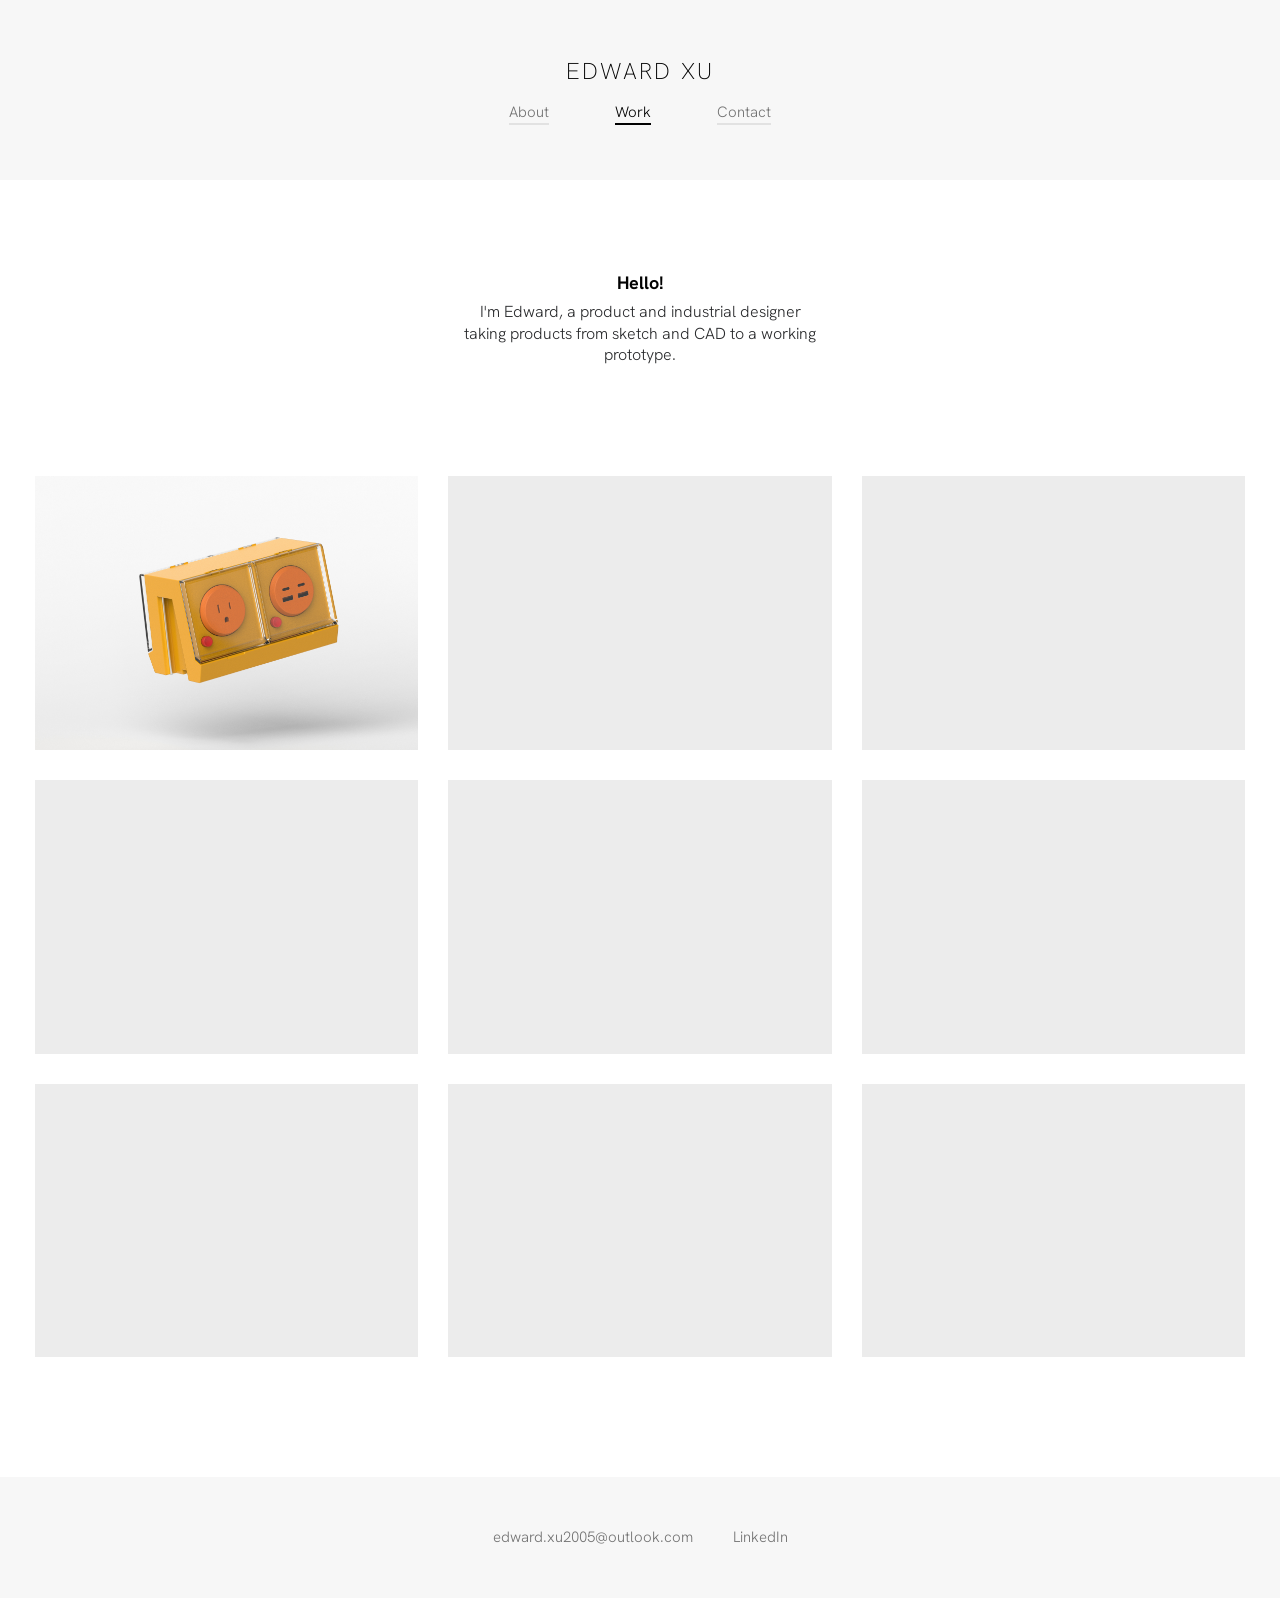
==== index.html @ cc714da3 "proj 1" ====
<!doctype html>
<html lang="en">
  <head>
    <meta charset="UTF-8" />
    <meta name="viewport" content="width=device-width, initial-scale=1.0" />

    <title>Edward Xu – Industrial Designer</title>
    <meta
      name="description"
      content="Edward Xu, product and industrial designer taking products from sketch and CAD to working prototype."
    />

    <link rel="preconnect" href="https://fonts.googleapis.com" />
    <link rel="preconnect" href="https://fonts.gstatic.com" crossorigin />
    <link
      href="https://fonts.googleapis.com/css2?family=Hanken+Grotesk:wght@200;300;700;800&display=swap"
      rel="stylesheet"
    />
    <link rel="stylesheet" href="style.css" />
  </head>

  <body>
    <header class="site-header">
      <a class="wordmark" href="index.html">Edward Xu</a>
      <nav class="site-nav" aria-label="Main">
        <a href="about.html">About</a>
        <a href="index.html#work" aria-current="page">Work</a>
        <a href="about.html#contact">Contact</a>
      </nav>
    </header>

    <main>
      <section class="hello">
        <h1>Hello!</h1>
        <p>
          I'm Edward, a product and industrial designer taking products from sketch and CAD
          to a working prototype.
        </p>
      </section>

      <!-- SAMPLE projects: replace titles, descriptions and placeholder tiles with real work.
           To add an image, put <img src="..." alt=""> inside .tile-media. -->
      <section class="work" id="work" aria-label="Work">
        <a class="tile" href="#work">
          <div class="tile-media"><img src="images/modular-power-grid.jpg" alt="Yellow modular power block with an outlet module and a USB charging module behind clear covers"></div>
          <p class="tile-meta"><strong>Modular Power Grid</strong><span>snap-together outlet and USB modules</span></p>
        </a>
        <a class="tile" href="#work">
          <div class="tile-media"></div>
          <p class="tile-meta"><strong>Pour-over Kettle</strong><span>gooseneck kettle with induction base</span></p>
        </a>
        <a class="tile" href="#work">
          <div class="tile-media"></div>
          <p class="tile-meta"><strong>Bike Light Mount</strong><span>tool-free handlebar clamp</span></p>
        </a>
        <a class="tile" href="#work">
          <div class="tile-media"></div>
          <p class="tile-meta"><strong>Desk Organiser</strong><span>modular moulded trays</span></p>
        </a>
        <a class="tile" href="#work">
          <div class="tile-media"></div>
          <p class="tile-meta"><strong>Step Stool</strong><span>folds flat, made in one piece</span></p>
        </a>
        <a class="tile" href="#work">
          <div class="tile-media"></div>
          <p class="tile-meta"><strong>Hand Vacuum</strong><span>designed for repair</span></p>
        </a>
        <a class="tile" href="#work">
          <div class="tile-media"></div>
          <p class="tile-meta"><strong>Planter</strong><span>self-watering ceramic</span></p>
        </a>
        <a class="tile" href="#work">
          <div class="tile-media"></div>
          <p class="tile-meta"><strong>Earbud Case</strong><span>one-hand opening</span></p>
        </a>
        <a class="tile" href="#work">
          <div class="tile-media"></div>
          <p class="tile-meta"><strong>Project Nine</strong><span>short description</span></p>
        </a>
      </section>
    </main>

    <footer class="site-footer">
      <a href="mailto:edward.xu2005@outlook.com">edward.xu2005@outlook.com</a>
      <a href="https://www.linkedin.com/in/ed-xu/" target="_blank" rel="noopener">LinkedIn</a>
    </footer>
  </body>
</html>
---- style.css ----
:root {
  --bg: #ffffff;
  --band: #f7f7f7;
  --ink: #292a2c;
  --ink-strong: #020202;
  --muted: #727272;
  --line: #e2e2e2;
  --tile: #ececec;
  --overlay: rgba(28, 28, 30, 0.72);

  --margin: 35px;
  --gap: 30px;
}

* {
  margin: 0;
  padding: 0;
  box-sizing: border-box;
}

body {
  font-family: "Hanken Grotesk", "Helvetica Neue", Helvetica, Arial, sans-serif;
  font-weight: 300;
  font-size: 16px;
  line-height: 1.4;
  background: var(--bg);
  color: var(--ink);
  -webkit-font-smoothing: antialiased;
}

a {
  color: inherit;
  text-decoration: none;
}

:focus-visible {
  outline: 2px solid var(--ink);
  outline-offset: 3px;
}

/* Header band */

.site-header {
  display: flex;
  flex-direction: column;
  align-items: center;
  justify-content: center;
  gap: 14px;
  height: 180px;
  background: var(--band);
}

.wordmark {
  font-size: 23px;
  font-weight: 200;
  letter-spacing: 0.1em;
  text-transform: uppercase;
  color: var(--ink-strong);
}

.site-nav {
  display: flex;
  gap: 66px;
  font-size: 15px;
  font-weight: 300;
}

.site-nav a {
  color: var(--muted);
  border-bottom: 2px solid var(--line);
  transition: color 0.3s, border-color 0.3s;
}

.site-nav a:hover,
.site-nav a[aria-current="page"] {
  color: var(--ink-strong);
  border-color: var(--ink-strong);
}

/* Intro */

.hello {
  max-width: 360px;
  margin: 0 auto;
  padding: 90px 0 110px;
  text-align: center;
}

.hello h1 {
  font-size: 18px;
  font-weight: 700;
  color: var(--ink-strong);
}

.hello p {
  margin-top: 6px;
  font-size: 16px;
  line-height: 1.35;
}

/* Work grid */

.work {
  display: grid;
  grid-template-columns: repeat(3, 1fr);
  gap: var(--gap);
  padding: 0 var(--margin) 120px;
}

.tile {
  position: relative;
  display: block;
  overflow: hidden;
}

.tile-media {
  aspect-ratio: 7 / 5;
  background: var(--tile);
}

.tile-media img {
  display: block;
  width: 100%;
  height: 100%;
  object-fit: cover;
}

.tile-meta {
  position: absolute;
  inset: 0;
  display: flex;
  flex-direction: column;
  align-items: center;
  justify-content: center;
  gap: 4px;
  padding: 24px;
  background: var(--overlay);
  color: #ffffff;
  text-align: center;
  opacity: 0;
  transition: opacity 0.3s;
}

.tile-meta strong {
  font-size: 28px;
  font-weight: 800;
  line-height: 1.1;
}

.tile-meta span {
  font-size: 18px;
  font-weight: 200;
}

.tile:hover .tile-meta,
.tile:focus-visible .tile-meta {
  opacity: 1;
}

@media (hover: hover) {
  .tile {
    transition:
      transform 0.35s cubic-bezier(0.34, 1.56, 0.64, 1),
      box-shadow 0.35s ease;
  }

  .tile:hover,
  .tile:focus-visible {
    transform: translateY(-8px) scale(1.02);
    box-shadow: 0 18px 36px rgba(0, 0, 0, 0.14);
  }

  .tile:active {
    transform: translateY(-4px) scale(1.01);
    transition-duration: 0.12s;
  }
}

/* Touch screens: no hover, so the title sits under the picture. */
@media (hover: none) {
  .tile-meta {
    position: static;
    align-items: flex-start;
    padding: 12px 0 0;
    background: none;
    color: var(--ink);
    text-align: left;
    opacity: 1;
  }

  .tile-meta strong {
    font-size: 18px;
    font-weight: 700;
  }

  .tile-meta span {
    font-size: 15px;
    font-weight: 300;
  }
}

/* About */

.about {
  max-width: 1000px;
  margin: 0 auto;
  padding: 90px var(--margin) 120px;
}

.about-intro {
  display: grid;
  grid-template-columns: 300px 1fr;
  gap: 70px;
  align-items: start;
}

.about-portrait {
  aspect-ratio: 1 / 0.92;
  background: var(--tile);
}

.about-text h1 {
  font-size: 18px;
  font-weight: 700;
  line-height: 1.3;
  color: var(--ink-strong);
}

.about-text p {
  margin-top: 16px;
  max-width: 60ch;
  font-size: 15px;
  line-height: 1.45;
}

.about-text h1 + p {
  margin-top: 24px;
}

.about-photos {
  display: grid;
  grid-template-columns: repeat(3, 1fr);
  gap: 10px;
  margin-top: 16px;
}

.about-photo {
  aspect-ratio: 3 / 2;
  background: var(--tile);
}

.about-list {
  max-width: 640px;
  margin: 70px auto 0;
}

.about-list h2 {
  margin-bottom: 28px;
  font-size: 18px;
  font-weight: 700;
  color: var(--ink-strong);
}

.entry {
  display: grid;
  grid-template-columns: 110px 1fr;
  gap: 16px;
  font-size: 15px;
  line-height: 1.45;
}

.entry + .entry {
  margin-top: 24px;
}

.entry-side {
  font-weight: 700;
  color: var(--ink-strong);
}

.entry h3 {
  font-size: 15px;
  font-weight: 700;
  color: var(--ink-strong);
}

.entry-detail {
  color: var(--muted);
}

.entry a {
  border-bottom: 2px solid var(--line);
  transition: border-color 0.3s;
}

.entry a:hover {
  border-color: var(--ink-strong);
}

/* Footer */

.site-footer {
  display: flex;
  justify-content: center;
  gap: 40px;
  padding: 50px var(--margin);
  background: var(--band);
  font-size: 15px;
  color: var(--muted);
}

.site-footer a:hover {
  color: var(--ink-strong);
}

/* Smaller screens */

@media (max-width: 900px) {
  .work {
    grid-template-columns: repeat(2, 1fr);
  }

  .about-intro {
    grid-template-columns: 220px 1fr;
    gap: 40px;
  }
}

@media (max-width: 600px) {
  :root {
    --margin: 20px;
    --gap: 24px;
  }

  .site-header {
    height: 150px;
  }

  .wordmark {
    font-size: 20px;
  }

  .site-nav {
    gap: 40px;
  }

  .hello {
    padding: 60px var(--margin) 70px;
  }

  .work {
    grid-template-columns: 1fr;
  }

  .about {
    padding-top: 50px;
  }

  .about-intro {
    grid-template-columns: 1fr;
    gap: 32px;
  }

  .about-portrait {
    max-width: 300px;
  }

  .about-photos {
    grid-template-columns: 1fr;
  }

  .entry {
    grid-template-columns: 90px 1fr;
  }

  .site-footer {
    flex-direction: column;
    align-items: center;
    gap: 12px;
  }
}
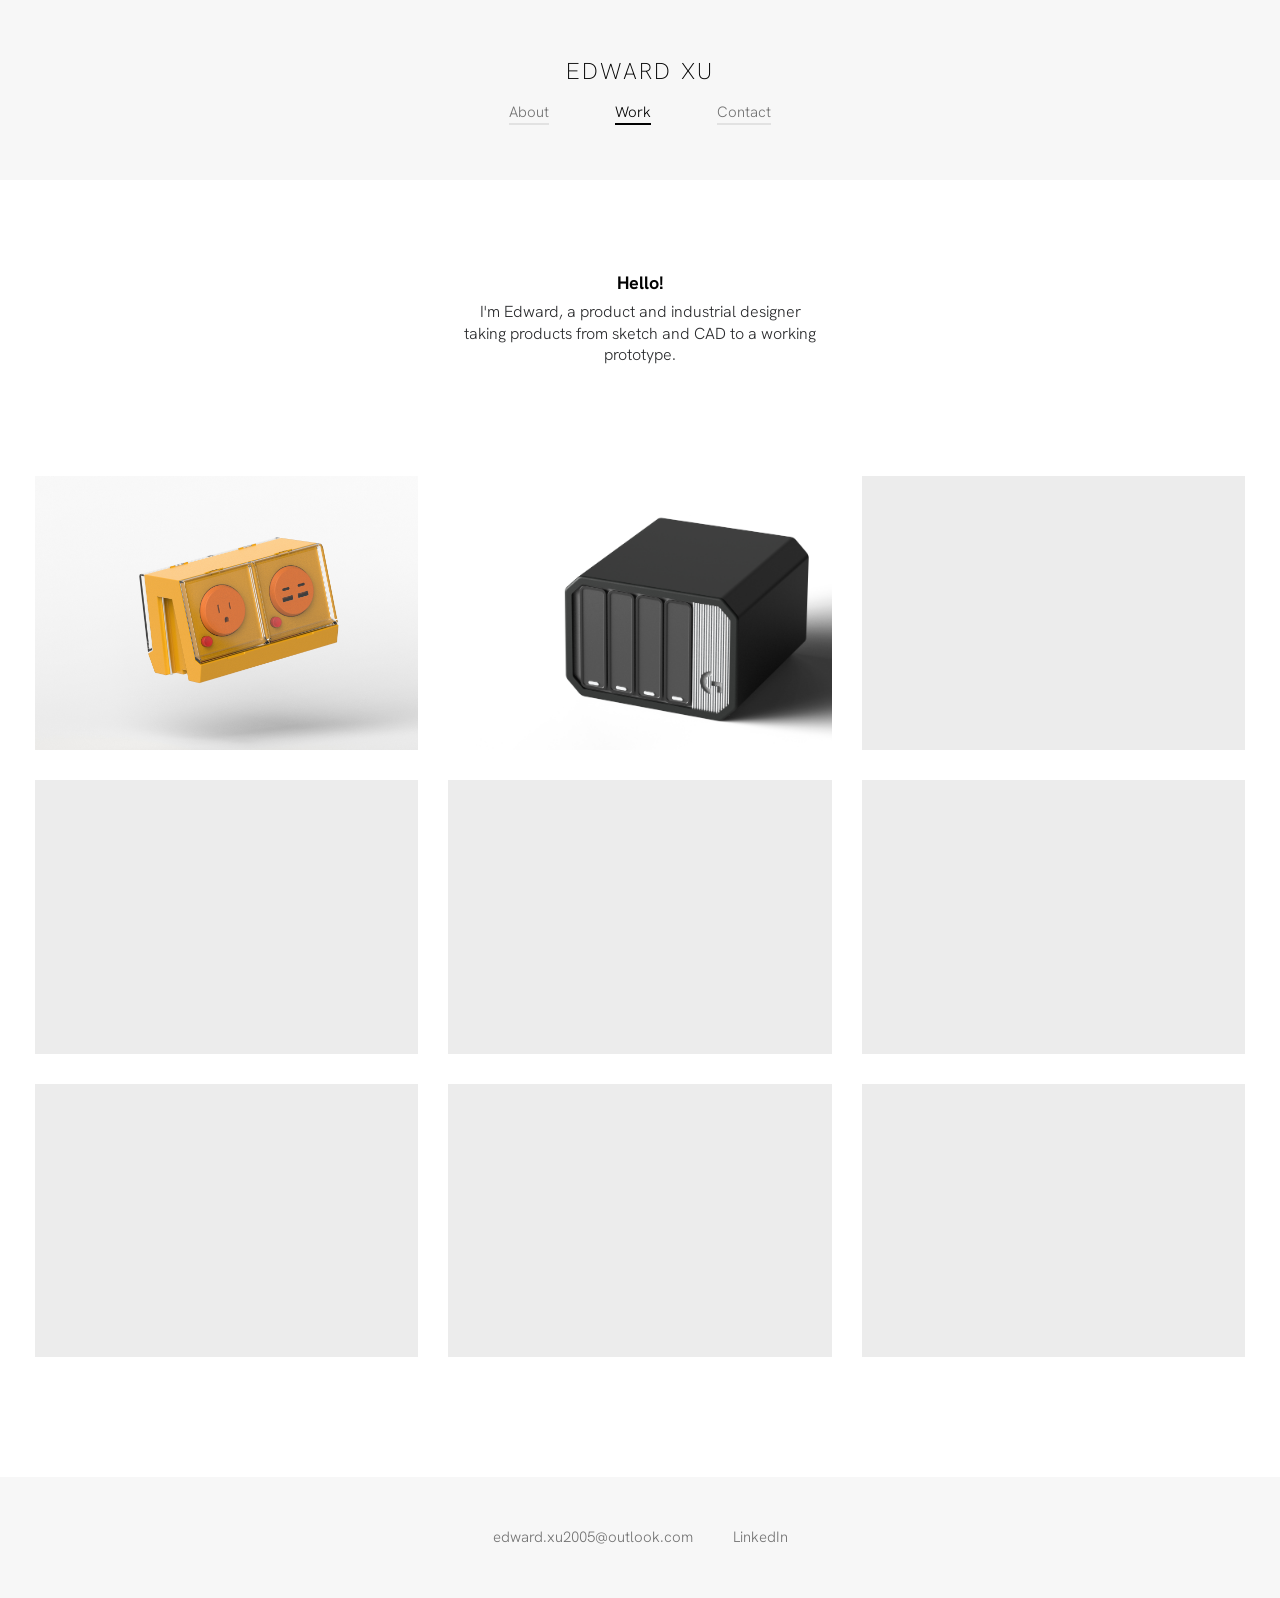
==== commit 1430594e: "proj 2" ====
--- a/index.html
+++ b/index.html
@@ -46,8 +46,8 @@
           <p class="tile-meta"><strong>Modular Power Grid</strong><span>snap-together outlet and USB modules</span></p>
         </a>
         <a class="tile" href="#work">
-          <div class="tile-media"></div>
-          <p class="tile-meta"><strong>Pour-over Kettle</strong><span>gooseneck kettle with induction base</span></p>
+          <div class="tile-media"><img src="images/nas-for-logitech.jpg" alt="Black four-bay network storage enclosure with a ribbed silver panel beside the drive bays"></div>
+          <p class="tile-meta"><strong>NAS for Logitech</strong><span>four-bay network storage</span></p>
         </a>
         <a class="tile" href="#work">
           <div class="tile-media"></div>
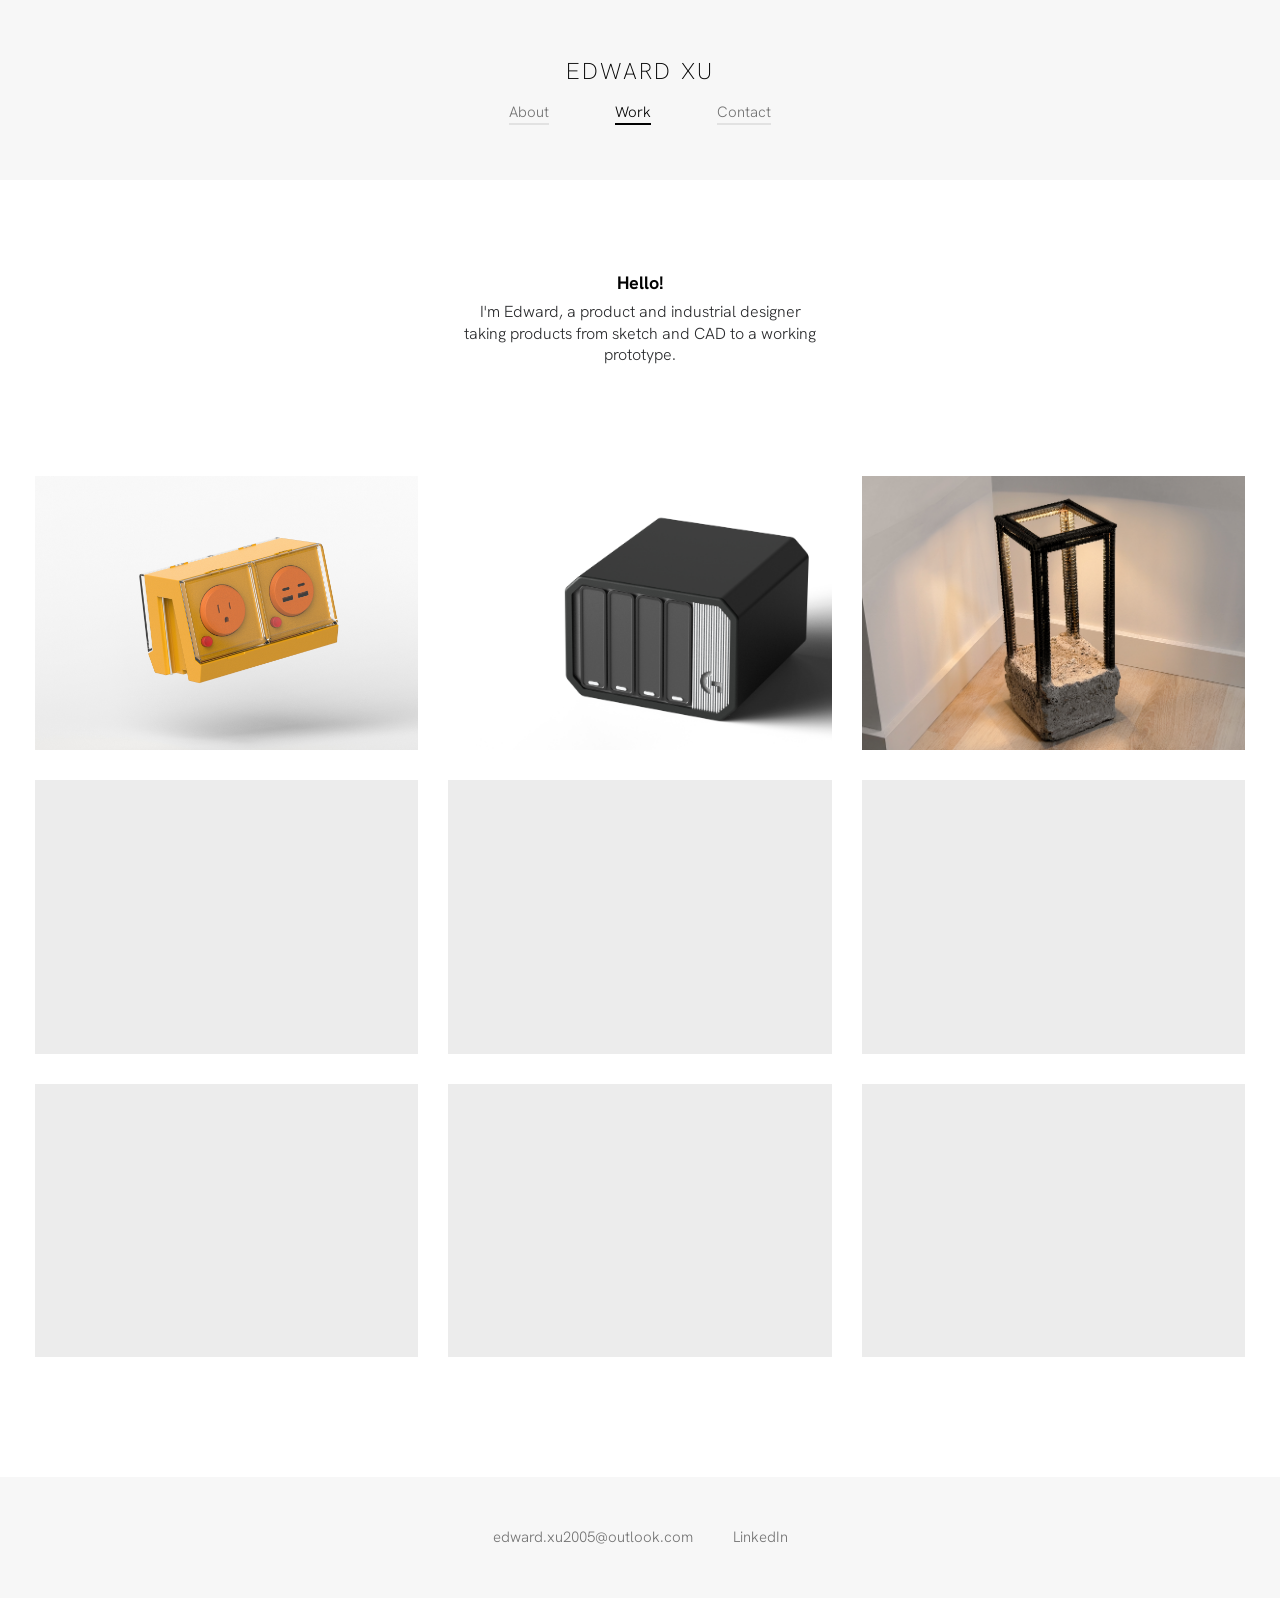
==== commit 7d654d2f: "proj 3" ====
--- a/index.html
+++ b/index.html
@@ -33,8 +33,8 @@
       <section class="hello">
         <h1>Hello!</h1>
         <p>
-          I'm Edward, a product and industrial designer taking products from sketch and CAD
-          to a working prototype.
+          I'm Edward, a product and industrial designer taking products from
+          sketch and CAD to a working prototype.
         </p>
       </section>
 
@@ -42,47 +42,87 @@
            To add an image, put <img src="..." alt=""> inside .tile-media. -->
       <section class="work" id="work" aria-label="Work">
         <a class="tile" href="#work">
-          <div class="tile-media"><img src="images/modular-power-grid.jpg" alt="Yellow modular power block with an outlet module and a USB charging module behind clear covers"></div>
-          <p class="tile-meta"><strong>Modular Power Grid</strong><span>snap-together outlet and USB modules</span></p>
+          <div class="tile-media">
+            <img
+              src="images/modular-power-grid.jpg"
+              alt="Yellow modular power block with an outlet module and a USB charging module behind clear covers"
+            />
+          </div>
+          <p class="tile-meta">
+            <strong>Modular Power Grid</strong
+            ><span>snap-together outlet and USB modules</span>
+          </p>
         </a>
         <a class="tile" href="#work">
-          <div class="tile-media"><img src="images/nas-for-logitech.jpg" alt="Black four-bay network storage enclosure with a ribbed silver panel beside the drive bays"></div>
-          <p class="tile-meta"><strong>NAS for Logitech</strong><span>four-bay network storage</span></p>
+          <div class="tile-media">
+            <img
+              src="images/nas-for-logitech.jpg"
+              alt="Black four-bay network storage enclosure with a ribbed silver panel beside the drive bays"
+            />
+          </div>
+          <p class="tile-meta">
+            <strong>NAS for Logitech</strong><span>network storage</span>
+          </p>
+        </a>
+        <a class="tile" href="#work">
+          <div class="tile-media">
+            <img
+              src="images/ruins.jpg"
+              alt="Lamp made of a blackened rebar frame set into a rough concrete block, lit from within"
+            />
+          </div>
+          <p class="tile-meta">
+            <strong>Ruins</strong><span>rebar and concrete lamp</span>
+          </p>
         </a>
         <a class="tile" href="#work">
           <div class="tile-media"></div>
-          <p class="tile-meta"><strong>Bike Light Mount</strong><span>tool-free handlebar clamp</span></p>
+          <p class="tile-meta">
+            <strong>Desk Organiser</strong><span>modular moulded trays</span>
+          </p>
         </a>
         <a class="tile" href="#work">
           <div class="tile-media"></div>
-          <p class="tile-meta"><strong>Desk Organiser</strong><span>modular moulded trays</span></p>
+          <p class="tile-meta">
+            <strong>Step Stool</strong
+            ><span>folds flat, made in one piece</span>
+          </p>
         </a>
         <a class="tile" href="#work">
           <div class="tile-media"></div>
-          <p class="tile-meta"><strong>Step Stool</strong><span>folds flat, made in one piece</span></p>
+          <p class="tile-meta">
+            <strong>Hand Vacuum</strong><span>designed for repair</span>
+          </p>
         </a>
         <a class="tile" href="#work">
           <div class="tile-media"></div>
-          <p class="tile-meta"><strong>Hand Vacuum</strong><span>designed for repair</span></p>
+          <p class="tile-meta">
+            <strong>Planter</strong><span>self-watering ceramic</span>
+          </p>
         </a>
         <a class="tile" href="#work">
           <div class="tile-media"></div>
-          <p class="tile-meta"><strong>Planter</strong><span>self-watering ceramic</span></p>
+          <p class="tile-meta">
+            <strong>Earbud Case</strong><span>one-hand opening</span>
+          </p>
         </a>
         <a class="tile" href="#work">
           <div class="tile-media"></div>
-          <p class="tile-meta"><strong>Earbud Case</strong><span>one-hand opening</span></p>
-        </a>
-        <a class="tile" href="#work">
-          <div class="tile-media"></div>
-          <p class="tile-meta"><strong>Project Nine</strong><span>short description</span></p>
+          <p class="tile-meta">
+            <strong>Project Nine</strong><span>short description</span>
+          </p>
         </a>
       </section>
     </main>
 
     <footer class="site-footer">
       <a href="mailto:edward.xu2005@outlook.com">edward.xu2005@outlook.com</a>
-      <a href="https://www.linkedin.com/in/ed-xu/" target="_blank" rel="noopener">LinkedIn</a>
+      <a
+        href="https://www.linkedin.com/in/ed-xu/"
+        target="_blank"
+        rel="noopener"
+        >LinkedIn</a
+      >
     </footer>
   </body>
 </html>
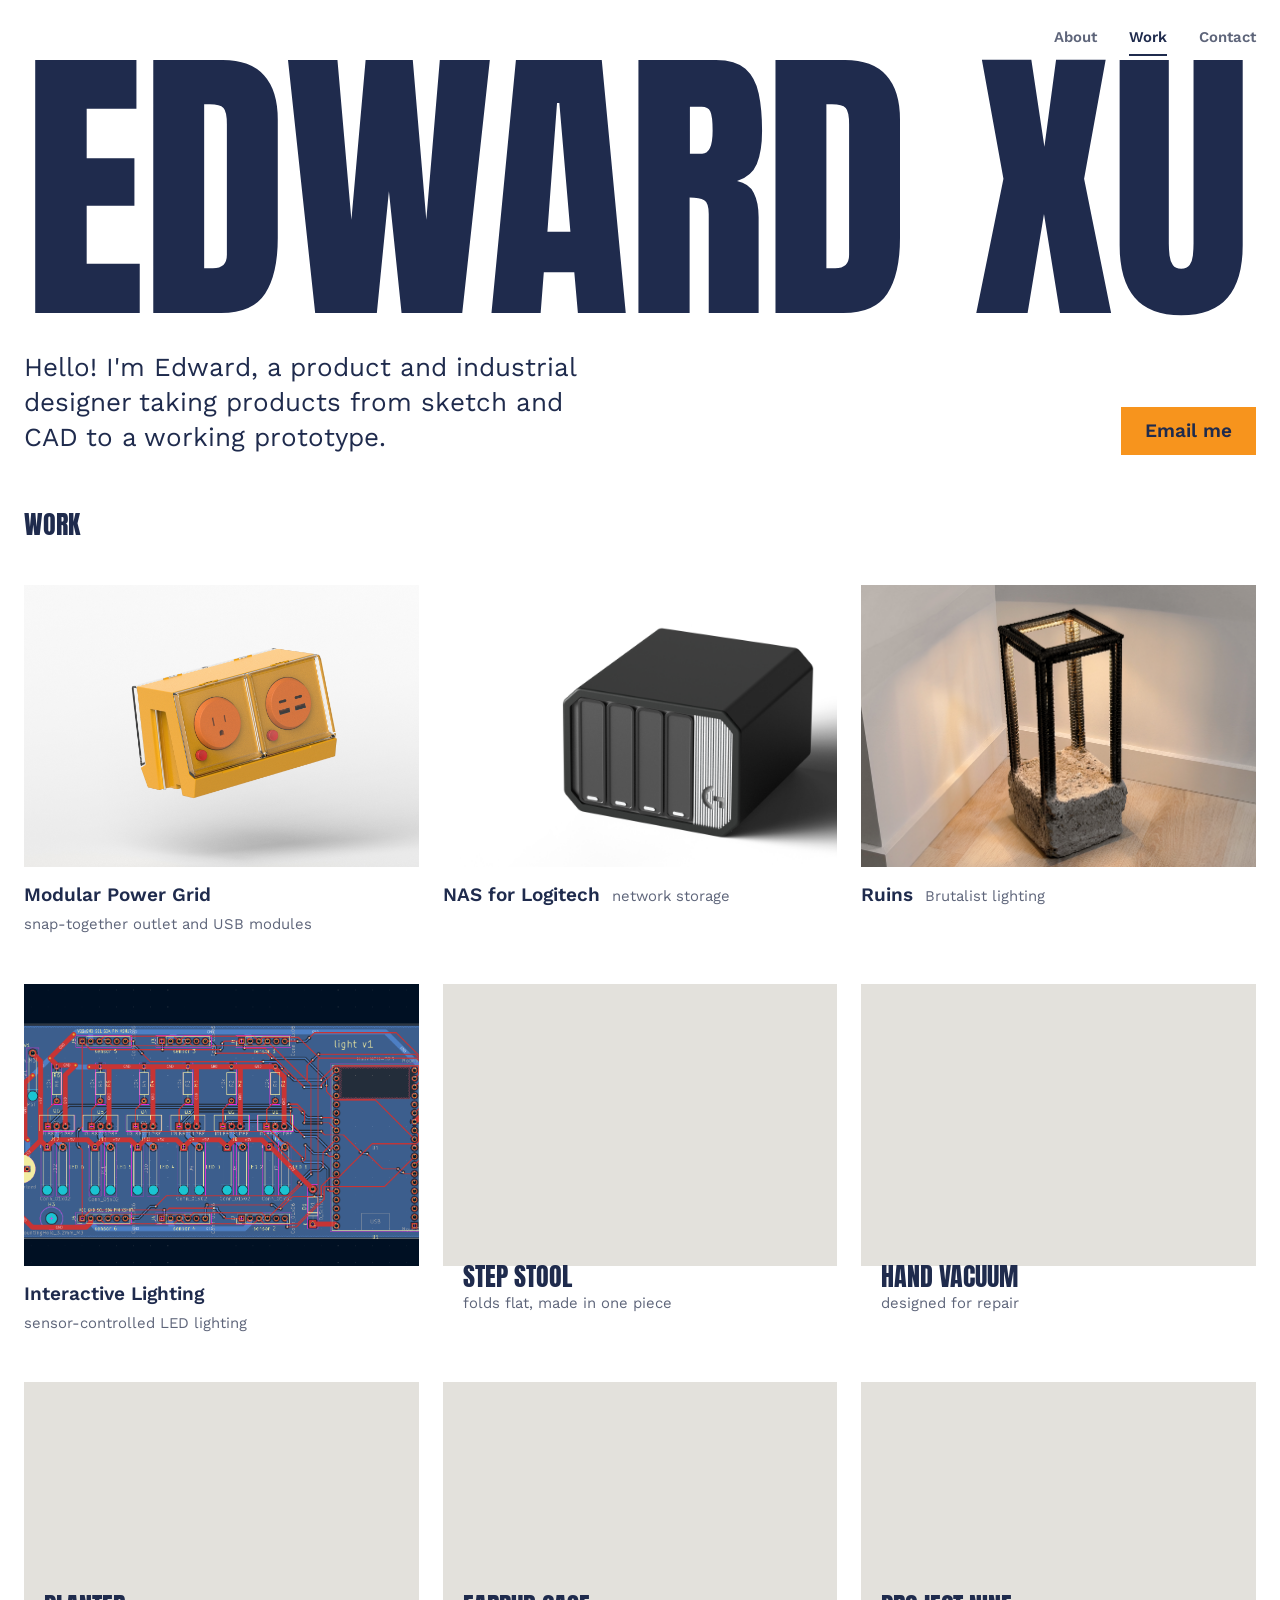
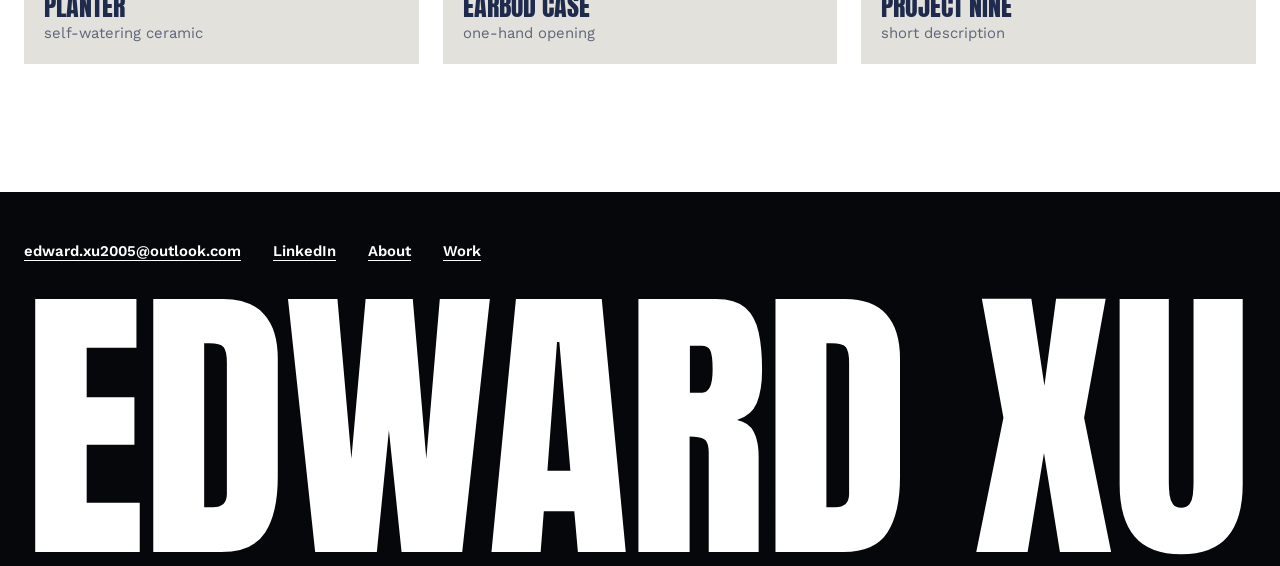
==== commit 693d4dd5: "ok" ====
--- a/index.html
+++ b/index.html
@@ -13,15 +13,17 @@
     <link rel="preconnect" href="https://fonts.googleapis.com" />
     <link rel="preconnect" href="https://fonts.gstatic.com" crossorigin />
     <link
-      href="https://fonts.googleapis.com/css2?family=Hanken+Grotesk:wght@200;300;700;800&display=swap"
+      href="https://fonts.googleapis.com/css2?family=Anton&family=Work+Sans:wght@400;600&display=swap"
       rel="stylesheet"
     />
     <link rel="stylesheet" href="style.css" />
+    <script>document.documentElement.classList.add("js");</script>
+    <script src="site.js" defer></script>
   </head>
 
   <body>
     <header class="site-header">
-      <a class="wordmark" href="index.html">Edward Xu</a>
+      <h1 class="wordmark"><a href="index.html">Edward Xu</a></h1>
       <nav class="site-nav" aria-label="Main">
         <a href="about.html">About</a>
         <a href="index.html#work" aria-current="page">Work</a>
@@ -31,17 +33,18 @@
 
     <main>
       <section class="hello">
-        <h1>Hello!</h1>
         <p>
-          I'm Edward, a product and industrial designer taking products from
-          sketch and CAD to a working prototype.
+          Hello! I&#39;m Edward, a product and industrial designer taking
+          products from sketch and CAD to a working prototype.
         </p>
+        <a class="button" href="mailto:edward.xu2005@outlook.com">Email me</a>
       </section>
 
       <!-- SAMPLE projects: replace titles, descriptions and placeholder tiles with real work.
            To add an image, put <img src="..." alt=""> inside .tile-media. -->
-      <section class="work" id="work" aria-label="Work">
-        <a class="tile" href="#work">
+      <section class="work" id="work" aria-labelledby="work-title">
+        <h2 class="work-title" id="work-title">Work</h2>
+        <a class="tile" href="modular-power-grid.html">
           <div class="tile-media">
             <img
               src="images/modular-power-grid.jpg"
@@ -53,7 +56,7 @@
             ><span>snap-together outlet and USB modules</span>
           </p>
         </a>
-        <a class="tile" href="#work">
+        <a class="tile" href="nas-for-logitech.html">
           <div class="tile-media">
             <img
               src="images/nas-for-logitech.jpg"
@@ -64,7 +67,7 @@
             <strong>NAS for Logitech</strong><span>network storage</span>
           </p>
         </a>
-        <a class="tile" href="#work">
+        <a class="tile" href="ruins.html">
           <div class="tile-media">
             <img
               src="images/ruins.jpg"
@@ -72,13 +75,19 @@
             />
           </div>
           <p class="tile-meta">
-            <strong>Ruins</strong><span>rebar and concrete lamp</span>
+            <strong>Ruins</strong><span>Brutalist lighting</span>
           </p>
         </a>
-        <a class="tile" href="#work">
-          <div class="tile-media"></div>
+        <a class="tile" href="interactive-lighting.html">
+          <div class="tile-media">
+            <img
+              src="images/interactive-lighting-pcb.png"
+              alt="KiCad PCB layout for the lighting controller: an ESP32 board with six sensor headers and six MOSFET LED channels"
+            />
+          </div>
           <p class="tile-meta">
-            <strong>Desk Organiser</strong><span>modular moulded trays</span>
+            <strong>Interactive Lighting</strong
+            ><span>sensor-controlled LED lighting</span>
           </p>
         </a>
         <a class="tile" href="#work">
@@ -116,13 +125,13 @@
     </main>
 
     <footer class="site-footer">
-      <a href="mailto:edward.xu2005@outlook.com">edward.xu2005@outlook.com</a>
-      <a
-        href="https://www.linkedin.com/in/ed-xu/"
-        target="_blank"
-        rel="noopener"
-        >LinkedIn</a
-      >
+      <div class="footer-links">
+        <a href="mailto:edward.xu2005@outlook.com">edward.xu2005@outlook.com</a>
+        <a href="https://www.linkedin.com/in/ed-xu/" target="_blank" rel="noopener">LinkedIn</a>
+        <a href="about.html">About</a>
+        <a href="index.html#work">Work</a>
+      </div>
+      <p class="footer-name" aria-hidden="true">Edward Xu</p>
     </footer>
   </body>
 </html>
--- a/style.css
+++ b/style.css
@@ -1,15 +1,44 @@
+/* Edward Xu — portfolio
+   Direction: "The name as a monument" (tasteskill, seed 1257320117), applied as a restyle:
+   type, colour and components from the sheet, layout kept.
+   Type: Anton (display, the name and titles) + Work Sans (text). Colour: navy on white,
+   tangerine on the one action, near-black footer carrying the name again. */
+
 :root {
+  /* colour */
   --bg: #ffffff;
-  --band: #f7f7f7;
-  --ink: #292a2c;
-  --ink-strong: #020202;
-  --muted: #727272;
-  --line: #e2e2e2;
-  --tile: #ececec;
-  --overlay: rgba(28, 28, 30, 0.72);
-
-  --margin: 35px;
-  --gap: 30px;
+  --surface: #f4f4f2;
+  --ink: #1f2b4d;
+  --muted: #5e657a; /* 5.6:1 on white, 5.2:1 on --surface */
+  --accent: #f7941d;
+  --accent-press: #e3820b;
+  --accent-ink: #1f2b4d;
+  --field: #05070a;
+  --field-ink: #ffffff;
+  --field-muted: #a9adb8;
+
+  /* type: five sizes */
+  --font-display: "Anton", "Arial Narrow", Impact, sans-serif;
+  --font-text: "Work Sans", "Helvetica Neue", Arial, sans-serif;
+  --step-small: clamp(0.875rem, 0.85rem + 0.1vw, 0.9375rem);
+  --step-body: clamp(1.0625rem, 1rem + 0.25vw, 1.1875rem);
+  --step-lead: clamp(1.25rem, 1.1rem + 0.7vw, 1.625rem);
+  --step-head: clamp(2.5rem, 1.2rem + 5vw, 5.5rem);
+  /* "EDWARD XU" in Anton is 4.16em wide: 23.9cqw of its container fills the measure on one line */
+  --step-name: 23.9cqw;
+
+  /* frame */
+  --margin: 24px;
+  --gap: 24px;
+  --column: 1000px;
+  --section: 128px;
+
+  /* motion */
+  --ease-out: cubic-bezier(0.22, 1, 0.36, 1);
+  --ease-expo: cubic-bezier(0.16, 1, 0.3, 1);
+  --ease-in-out: cubic-bezier(0.76, 0, 0.24, 1);
+  --t-press: 140ms;
+  --t-hover: 180ms;
 }
 
 * {
@@ -19,10 +48,10 @@
 }
 
 body {
-  font-family: "Hanken Grotesk", "Helvetica Neue", Helvetica, Arial, sans-serif;
-  font-weight: 300;
-  font-size: 16px;
-  line-height: 1.4;
+  font-family: var(--font-text);
+  font-weight: 400;
+  font-size: var(--step-body);
+  line-height: 1.5;
   background: var(--bg);
   color: var(--ink);
   -webkit-font-smoothing: antialiased;
@@ -33,68 +62,126 @@
   text-decoration: none;
 }
 
+img {
+  max-width: 100%;
+}
+
 :focus-visible {
-  outline: 2px solid var(--ink);
+  outline: 3px solid var(--accent);
   outline-offset: 3px;
 }
 
-/* Header band */
+::selection {
+  background: var(--accent);
+  color: var(--accent-ink);
+}
+
+/* One link treatment: an underline that thickens on hover. */
+.link,
+.entry a,
+.project-figure a {
+  text-decoration: underline;
+  text-decoration-thickness: 1px;
+  text-underline-offset: 0.2em;
+  transition: text-decoration-thickness var(--t-hover) var(--ease-out);
+}
+
+.link:hover,
+.entry a:hover {
+  text-decoration-thickness: 3px;
+}
+
+/* The one action */
+.button {
+  display: inline-flex;
+  align-items: center;
+  min-height: 48px;
+  padding: 0 24px;
+  background: var(--accent);
+  color: var(--accent-ink);
+  font-weight: 600;
+  font-size: var(--step-body);
+  white-space: nowrap;
+  transition:
+    background-color var(--t-hover) var(--ease-out),
+    transform var(--t-press) var(--ease-out);
+}
+
+.button:hover {
+  background: var(--accent-press);
+}
+
+.button:active {
+  transform: scale(0.97);
+}
+
+/* Header: navigation in the top-right corner, the name across the full width */
 
 .site-header {
   display: flex;
   flex-direction: column;
-  align-items: center;
-  justify-content: center;
-  gap: 14px;
-  height: 180px;
-  background: var(--band);
-}
-
-.wordmark {
-  font-size: 23px;
-  font-weight: 200;
-  letter-spacing: 0.1em;
-  text-transform: uppercase;
-  color: var(--ink-strong);
+  padding: 20px var(--margin) 0;
+  container-type: inline-size;
+}
+
+.site-header .site-nav {
+  order: -1;
 }
 
 .site-nav {
   display: flex;
-  gap: 66px;
-  font-size: 15px;
-  font-weight: 300;
+  justify-content: flex-end;
+  gap: 32px;
+  font-size: var(--step-small);
+  font-weight: 600;
 }
 
 .site-nav a {
+  padding: 6px 0;
   color: var(--muted);
-  border-bottom: 2px solid var(--line);
-  transition: color 0.3s, border-color 0.3s;
+  border-bottom: 2px solid transparent;
+  transition:
+    color var(--t-hover) var(--ease-out),
+    border-color var(--t-hover) var(--ease-out);
 }
 
 .site-nav a:hover,
 .site-nav a[aria-current="page"] {
-  color: var(--ink-strong);
-  border-color: var(--ink-strong);
-}
-
-/* Intro */
+  color: var(--ink);
+  border-color: var(--ink);
+}
+
+.wordmark {
+  display: block;
+  margin-top: 12px;
+  font-family: var(--font-display);
+  font-weight: 400;
+  font-size: var(--step-name);
+  line-height: 0.82;
+  letter-spacing: -0.01em;
+  text-transform: uppercase;
+  white-space: nowrap;
+  color: var(--ink);
+  transform-origin: left bottom;
+}
+
+.wordmark a {
+  display: block;
+}
+
+/* Intro under the name */
 
 .hello {
-  max-width: 360px;
-  margin: 0 auto;
-  padding: 90px 0 110px;
-  text-align: center;
-}
-
-.hello h1 {
-  font-size: 18px;
-  font-weight: 700;
-  color: var(--ink-strong);
+  display: flex;
+  justify-content: space-between;
+  align-items: flex-end;
+  gap: 32px;
+  padding: 40px var(--margin) 56px;
 }
 
 .hello p {
-  margin-top: 6px;
-  font-size: 16px;
+  max-width: 36ch;
+  font-size: var(--step-lead);
   line-height: 1.35;
 }
 
@@ -103,19 +190,27 @@
 .work {
   display: grid;
   grid-template-columns: repeat(3, 1fr);
-  gap: var(--gap);
-  padding: 0 var(--margin) 120px;
+  gap: 48px var(--gap);
+  padding: 0 var(--margin) var(--section);
+}
+
+.work-title {
+  grid-column: 1 / -1;
+  font-family: var(--font-display);
+  font-weight: 400;
+  font-size: var(--step-lead);
+  line-height: 1;
+  text-transform: uppercase;
 }
 
 .tile {
-  position: relative;
   display: block;
-  overflow: hidden;
 }
 
 .tile-media {
   aspect-ratio: 7 / 5;
-  background: var(--tile);
+  overflow: hidden;
+  background: var(--surface);
 }
 
 .tile-media img {
@@ -123,194 +218,511 @@
   width: 100%;
   height: 100%;
   object-fit: cover;
-}
+  transition: transform 600ms var(--ease-out);
+}
+
+.tile-media:empty {
+  background: #e3e1dc;
+}
+
+/* A project still waiting for pictures: its name moves into the empty frame, set in the display face. */
+.tile:has(.tile-media:empty) {
+  position: relative;
+}
+
+.tile:has(.tile-media:empty) .tile-meta {
+  position: absolute;
+  inset: auto 0 0;
+  flex-direction: column;
+  align-items: flex-start;
+  padding: 20px;
+}
+
+.tile:has(.tile-media:empty) .tile-meta strong {
+  font-family: var(--font-display);
+  font-weight: 400;
+  font-size: var(--step-lead);
+  line-height: 0.9;
+  text-transform: uppercase;
+}
+
 
 .tile-meta {
-  position: absolute;
-  inset: 0;
-  display: flex;
-  flex-direction: column;
-  align-items: center;
-  justify-content: center;
-  gap: 4px;
-  padding: 24px;
-  background: var(--overlay);
-  color: #ffffff;
-  text-align: center;
-  opacity: 0;
-  transition: opacity 0.3s;
+  display: flex;
+  flex-wrap: wrap;
+  align-items: baseline;
+  gap: 4px 12px;
+  padding-top: 14px;
 }
 
 .tile-meta strong {
-  font-size: 28px;
-  font-weight: 800;
-  line-height: 1.1;
+  font-weight: 600;
+  font-size: var(--step-body);
+  text-decoration: underline;
+  text-decoration-thickness: 2px;
+  text-decoration-color: transparent;
+  text-underline-offset: 0.2em;
+  transition: text-decoration-color var(--t-hover) var(--ease-out);
 }
 
 .tile-meta span {
-  font-size: 18px;
-  font-weight: 200;
-}
-
-.tile:hover .tile-meta,
-.tile:focus-visible .tile-meta {
-  opacity: 1;
+  font-size: var(--step-small);
+  color: var(--muted);
+}
+
+.tile:hover .tile-meta strong,
+.tile:focus-visible .tile-meta strong {
+  text-decoration-color: currentColor;
 }
 
 @media (hover: hover) {
-  .tile {
-    transition:
-      transform 0.35s cubic-bezier(0.34, 1.56, 0.64, 1),
-      box-shadow 0.35s ease;
-  }
-
-  .tile:hover,
-  .tile:focus-visible {
-    transform: translateY(-8px) scale(1.02);
-    box-shadow: 0 18px 36px rgba(0, 0, 0, 0.14);
-  }
-
-  .tile:active {
-    transform: translateY(-4px) scale(1.01);
-    transition-duration: 0.12s;
-  }
-}
-
-/* Touch screens: no hover, so the title sits under the picture. */
-@media (hover: none) {
-  .tile-meta {
-    position: static;
-    align-items: flex-start;
-    padding: 12px 0 0;
-    background: none;
-    color: var(--ink);
-    text-align: left;
-    opacity: 1;
-  }
-
-  .tile-meta strong {
-    font-size: 18px;
-    font-weight: 700;
-  }
-
-  .tile-meta span {
-    font-size: 15px;
-    font-weight: 300;
-  }
-}
-
-/* About */
+  .tile:hover .tile-media img {
+    transform: scale(1.04);
+  }
+}
+
+.tile:active .tile-media {
+  transform: scale(0.985);
+  transition: transform var(--t-press) var(--ease-out);
+}
+
+/* About: one 1000px column, a 300px side column for headings and labels */
 
 .about {
-  max-width: 1000px;
+  max-width: var(--column);
   margin: 0 auto;
-  padding: 90px var(--margin) 120px;
+  padding: 64px var(--margin) var(--section);
 }
 
 .about-intro {
   display: grid;
   grid-template-columns: 300px 1fr;
-  gap: 70px;
+  gap: 64px;
   align-items: start;
 }
 
 .about-portrait {
   aspect-ratio: 1 / 0.92;
-  background: var(--tile);
+  background: var(--surface);
+}
+
+.about-portrait:empty {
+  display: flex;
+  align-items: flex-end;
+  padding: 20px;
+}
+
+.about-portrait:empty::after {
+  content: "Portrait coming";
+  font-size: var(--step-small);
+  color: var(--muted);
 }
 
 .about-text h1 {
-  font-size: 18px;
-  font-weight: 700;
-  line-height: 1.3;
-  color: var(--ink-strong);
+  font-family: var(--font-display);
+  font-weight: 400;
+  font-size: var(--step-head);
+  line-height: 0.9;
+  text-transform: uppercase;
 }
 
 .about-text p {
   margin-top: 16px;
   max-width: 60ch;
-  font-size: 15px;
-  line-height: 1.45;
 }
 
 .about-text h1 + p {
-  margin-top: 24px;
+  margin-top: 28px;
+  font-size: var(--step-lead);
+  line-height: 1.35;
 }
 
 .about-photos {
   display: grid;
   grid-template-columns: repeat(3, 1fr);
-  gap: 10px;
-  margin-top: 16px;
+  gap: 12px;
+  margin-top: 48px;
+}
+
+/* The photo row is held for pictures; until they exist it takes no space. */
+.about-photos:not(:has(img)) {
+  display: none;
 }
 
 .about-photo {
   aspect-ratio: 3 / 2;
-  background: var(--tile);
+  background: var(--surface);
 }
 
 .about-list {
-  max-width: 640px;
-  margin: 70px auto 0;
+  display: grid;
+  grid-template-columns: 300px 1fr;
+  column-gap: 64px;
+  margin-top: 96px;
 }
 
 .about-list h2 {
-  margin-bottom: 28px;
-  font-size: 18px;
-  font-weight: 700;
-  color: var(--ink-strong);
+  grid-row: 1 / span 20;
+  font-family: var(--font-display);
+  font-weight: 400;
+  font-size: var(--step-lead);
+  line-height: 1;
+  text-transform: uppercase;
 }
 
 .entry {
+  grid-column: 2;
   display: grid;
-  grid-template-columns: 110px 1fr;
+  grid-template-columns: 120px 1fr;
   gap: 16px;
-  font-size: 15px;
-  line-height: 1.45;
 }
 
 .entry + .entry {
-  margin-top: 24px;
+  margin-top: 28px;
 }
 
 .entry-side {
-  font-weight: 700;
-  color: var(--ink-strong);
+  font-size: var(--step-small);
+  font-weight: 600;
+  padding-top: 0.2em;
 }
 
 .entry h3 {
-  font-size: 15px;
-  font-weight: 700;
-  color: var(--ink-strong);
+  font-size: var(--step-body);
+  font-weight: 600;
 }
 
 .entry-detail {
+  font-size: var(--step-small);
   color: var(--muted);
 }
 
-.entry a {
-  border-bottom: 2px solid var(--line);
-  transition: border-color 0.3s;
-}
-
-.entry a:hover {
-  border-color: var(--ink-strong);
-}
-
-/* Footer */
+/* Project page */
+
+.project {
+  padding-bottom: var(--section);
+}
+
+/* Everything but the hero keeps the 1000px column. */
+.project > :not(.project-hero) {
+  width: min(100% - 2 * var(--margin), var(--column) - 2 * var(--margin));
+  margin-inline: auto;
+}
+
+/* Full-bleed, cropped so the title band below it is on the first screen. */
+.project-hero {
+  background: var(--hero-bg, var(--surface));
+}
+
+.project-hero img {
+  display: block;
+  width: 100%;
+  height: clamp(320px, 70svh, 56.25vw);
+  object-fit: var(--fit, cover);
+  object-position: var(--focus, 50% 50%);
+}
+
+.project-hero-empty:empty {
+  display: none;
+}
+
+.project-head {
+  display: flex;
+  justify-content: space-between;
+  align-items: flex-start;
+  gap: 32px;
+  margin-top: 36px;
+}
+
+.project-hero-empty:empty + .project-head {
+  margin-top: 28px;
+}
+
+.project-head h1 {
+  font-family: var(--font-display);
+  font-weight: 400;
+  font-size: var(--step-head);
+  line-height: 0.9;
+  text-transform: uppercase;
+}
+
+.project-lede {
+  margin-top: 16px;
+  font-size: var(--step-lead);
+  line-height: 1.35;
+}
+
+/* Wayfinding on project pages: the name and the three destinations, top-right of the title band. */
+.project-nav {
+  display: flex;
+  flex: none;
+  flex-wrap: wrap;
+  justify-content: flex-end;
+  gap: 4px 24px;
+  padding-top: 8px;
+  font-size: var(--step-small);
+  font-weight: 600;
+}
+
+.project-nav a {
+  padding: 6px 0;
+  color: var(--muted);
+  border-bottom: 2px solid transparent;
+  transition:
+    color var(--t-hover) var(--ease-out),
+    border-color var(--t-hover) var(--ease-out);
+}
+
+.project-nav a:hover {
+  color: var(--ink);
+  border-color: var(--ink);
+}
+
+.project-nav .project-nav-name {
+  color: var(--ink);
+}
+
+.project-section {
+  margin-top: var(--section);
+}
+
+/* Placeholder slots take no space until they hold a picture. */
+.project-slot:empty {
+  display: none;
+}
+
+.project-media:not(:has(img)) {
+  display: none;
+}
+
+.project-section:not(:has(img, h2)) {
+  display: none;
+}
+
+/* Section text: heading in the side column, text beside it */
+.project-text {
+  display: grid;
+  grid-template-columns: 300px 1fr;
+  gap: 16px 64px;
+}
+
+.project-text h2 {
+  font-family: var(--font-display);
+  font-weight: 400;
+  font-size: var(--step-lead);
+  line-height: 1;
+  text-transform: uppercase;
+}
+
+.project-text p {
+  max-width: 60ch;
+}
+
+.project-media {
+  display: grid;
+  grid-template-columns: repeat(2, 1fr);
+  gap: 12px;
+  margin-top: 40px;
+}
+
+.project-slot {
+  aspect-ratio: 3 / 2;
+  background: var(--surface);
+}
+
+.project-slot-wide {
+  grid-column: 1 / -1;
+  aspect-ratio: 16 / 9;
+}
+
+.project-slot img {
+  display: block;
+  width: 100%;
+  height: 100%;
+  object-fit: cover;
+}
+
+/* Diagrams and drawings: shown whole, never cropped. */
+.project-figure {
+  margin-top: 40px;
+}
+
+.project-section > .project-figure:first-child {
+  margin-top: 0;
+}
+
+.project-figure img {
+  display: block;
+  width: 100%;
+  height: auto;
+}
+
+.project-figure figcaption {
+  margin-top: 12px;
+  font-size: var(--step-small);
+  color: var(--muted);
+}
+
+/* Next project: a tone step, not a line */
+.project-next {
+  display: flex;
+  flex-direction: column;
+  align-items: flex-start;
+  gap: 12px;
+  margin-top: var(--section);
+  padding: 40px 40px 44px;
+  background: var(--surface);
+  transition: background-color var(--t-hover) var(--ease-out);
+}
+
+.project-next span {
+  font-size: var(--step-small);
+  color: var(--muted);
+}
+
+.project-next strong {
+  font-family: var(--font-display);
+  font-weight: 400;
+  font-size: var(--step-head);
+  line-height: 0.9;
+  text-transform: uppercase;
+  transition: transform 400ms var(--ease-out);
+}
+
+.project-next:hover {
+  background: #ebebe8;
+}
+
+.project-next:hover strong {
+  transform: translateX(12px);
+}
+
+/* Footer: inverse ground, the name returns at full width */
 
 .site-footer {
   display: flex;
-  justify-content: center;
-  gap: 40px;
-  padding: 50px var(--margin);
-  background: var(--band);
-  font-size: 15px;
-  color: var(--muted);
-}
-
-.site-footer a:hover {
-  color: var(--ink-strong);
+  flex-direction: column;
+  padding: 48px var(--margin) 20px;
+  background: var(--field);
+  color: var(--field-ink);
+  overflow: hidden;
+  container-type: inline-size;
+}
+
+.footer-links {
+  display: flex;
+  flex-wrap: wrap;
+  gap: 8px 32px;
+  font-size: var(--step-small);
+  font-weight: 600;
+}
+
+.footer-links a {
+  text-decoration: underline;
+  text-decoration-thickness: 1px;
+  text-underline-offset: 0.25em;
+  transition: text-decoration-thickness var(--t-hover) var(--ease-out);
+}
+
+.footer-links a:hover {
+  text-decoration-thickness: 3px;
+}
+
+.footer-name {
+  margin-top: 48px;
+  font-family: var(--font-display);
+  font-size: var(--step-name);
+  line-height: 0.8;
+  letter-spacing: -0.01em;
+  text-transform: uppercase;
+  white-space: nowrap;
+  transform-origin: left bottom;
+}
+
+/* Sketch wall: every sketch on one screen, scattered like a sketchbook page.
+   Positions are inline percentages of a 100:52 canvas; width capped so the
+   whole canvas fits in the viewport height. */
+.project > .project-sketches {
+  width: min(100% - 2 * var(--margin), (100vh - 60px) * 100 / 52);
+}
+
+.sketch-wall {
+  position: relative;
+  aspect-ratio: 100 / 52;
+}
+
+.sketch-wall img {
+  position: absolute;
+  display: block;
+  height: auto;
+}
+
+/* Motion: everything below is travel only; with reduced motion the page is simply there. */
+
+@media (prefers-reduced-motion: no-preference) {
+  .js [data-reveal] {
+    opacity: 0;
+    transform: translateY(24px);
+    transition:
+      opacity 700ms var(--ease-out),
+      transform 900ms var(--ease-expo);
+    transition-delay: var(--d, 0ms);
+  }
+
+  .js [data-reveal].is-in {
+    opacity: 1;
+    transform: none;
+  }
+
+  /* The project picture opens from the top on load and settles from a slight scale. */
+  .js .project-hero {
+    clip-path: inset(0 0 100% 0);
+    animation: hero-open 1100ms var(--ease-in-out) 100ms forwards;
+  }
+
+  .js .project-hero img {
+    transform: scale(1.12);
+    animation: hero-settle 1300ms var(--ease-expo) 100ms forwards;
+  }
+
+  /* The name settles a few percent as the first screen scrolls away, and grows back into the footer. */
+  @supports (animation-timeline: scroll()) {
+    .site-header .wordmark {
+      animation: name-settle linear both;
+      animation-timeline: scroll(root);
+      animation-range: 0 70vh;
+    }
+
+    .footer-name {
+      animation: name-arrive linear both;
+      animation-timeline: view();
+      animation-range: entry 0% entry 100%;
+    }
+  }
+}
+
+@keyframes hero-open {
+  to {
+    clip-path: inset(0);
+  }
+}
+
+@keyframes hero-settle {
+  to {
+    transform: none;
+  }
+}
+
+@keyframes name-settle {
+  to {
+    scale: 0.94;
+  }
+}
+
+@keyframes name-arrive {
+  from {
+    scale: 0.94;
+  }
 }
 
 /* Smaller screens */
@@ -320,62 +732,101 @@
     grid-template-columns: repeat(2, 1fr);
   }
 
-  .about-intro {
+  .about-intro,
+  .about-list,
+  .project-text {
     grid-template-columns: 220px 1fr;
-    gap: 40px;
+    column-gap: 40px;
   }
 }
 
 @media (max-width: 600px) {
   :root {
-    --margin: 20px;
-    --gap: 24px;
-  }
-
-  .site-header {
-    height: 150px;
-  }
-
-  .wordmark {
-    font-size: 20px;
+    --margin: 16px;
+    --section: 88px;
   }
 
   .site-nav {
-    gap: 40px;
+    gap: 24px;
   }
 
   .hello {
-    padding: 60px var(--margin) 70px;
+    flex-direction: column;
+    align-items: flex-start;
+    padding: 28px var(--margin) 48px;
   }
 
   .work {
     grid-template-columns: 1fr;
+    gap: 40px;
   }
 
   .about {
-    padding-top: 50px;
-  }
-
-  .about-intro {
+    padding-top: 40px;
+  }
+
+  .about-intro,
+  .about-list,
+  .project-text {
     grid-template-columns: 1fr;
-    gap: 32px;
-  }
-
-  .about-portrait {
-    max-width: 300px;
+    row-gap: 24px;
+  }
+
+  .about-portrait:empty {
+    display: none;
+  }
+
+  .about-list {
+    margin-top: 72px;
+  }
+
+  .about-list h2 {
+    grid-row: auto;
+  }
+
+  .entry {
+    grid-column: 1;
+    grid-template-columns: 96px 1fr;
   }
 
   .about-photos {
     grid-template-columns: 1fr;
   }
 
-  .entry {
-    grid-template-columns: 90px 1fr;
-  }
-
-  .site-footer {
-    flex-direction: column;
-    align-items: center;
-    gap: 12px;
-  }
-}
+  .project-head {
+    flex-direction: column-reverse;
+    gap: 20px;
+    margin-top: 20px;
+  }
+
+  .project-nav {
+    justify-content: flex-start;
+    padding-top: 0;
+  }
+
+  .project-media {
+    grid-template-columns: 1fr;
+  }
+
+  .project-next {
+    padding: 28px 20px 32px;
+  }
+
+  /* Phones: too small to scatter, so stack the sketches in two loose columns. */
+  .project > .project-sketches {
+    width: calc(100% - 2 * var(--margin));
+  }
+
+  .sketch-wall {
+    display: grid;
+    grid-template-columns: repeat(2, 1fr);
+    gap: 16px;
+    aspect-ratio: auto;
+  }
+
+  .sketch-wall img {
+    position: static;
+    width: 100% !important;
+    rotate: none !important;
+  }
+}
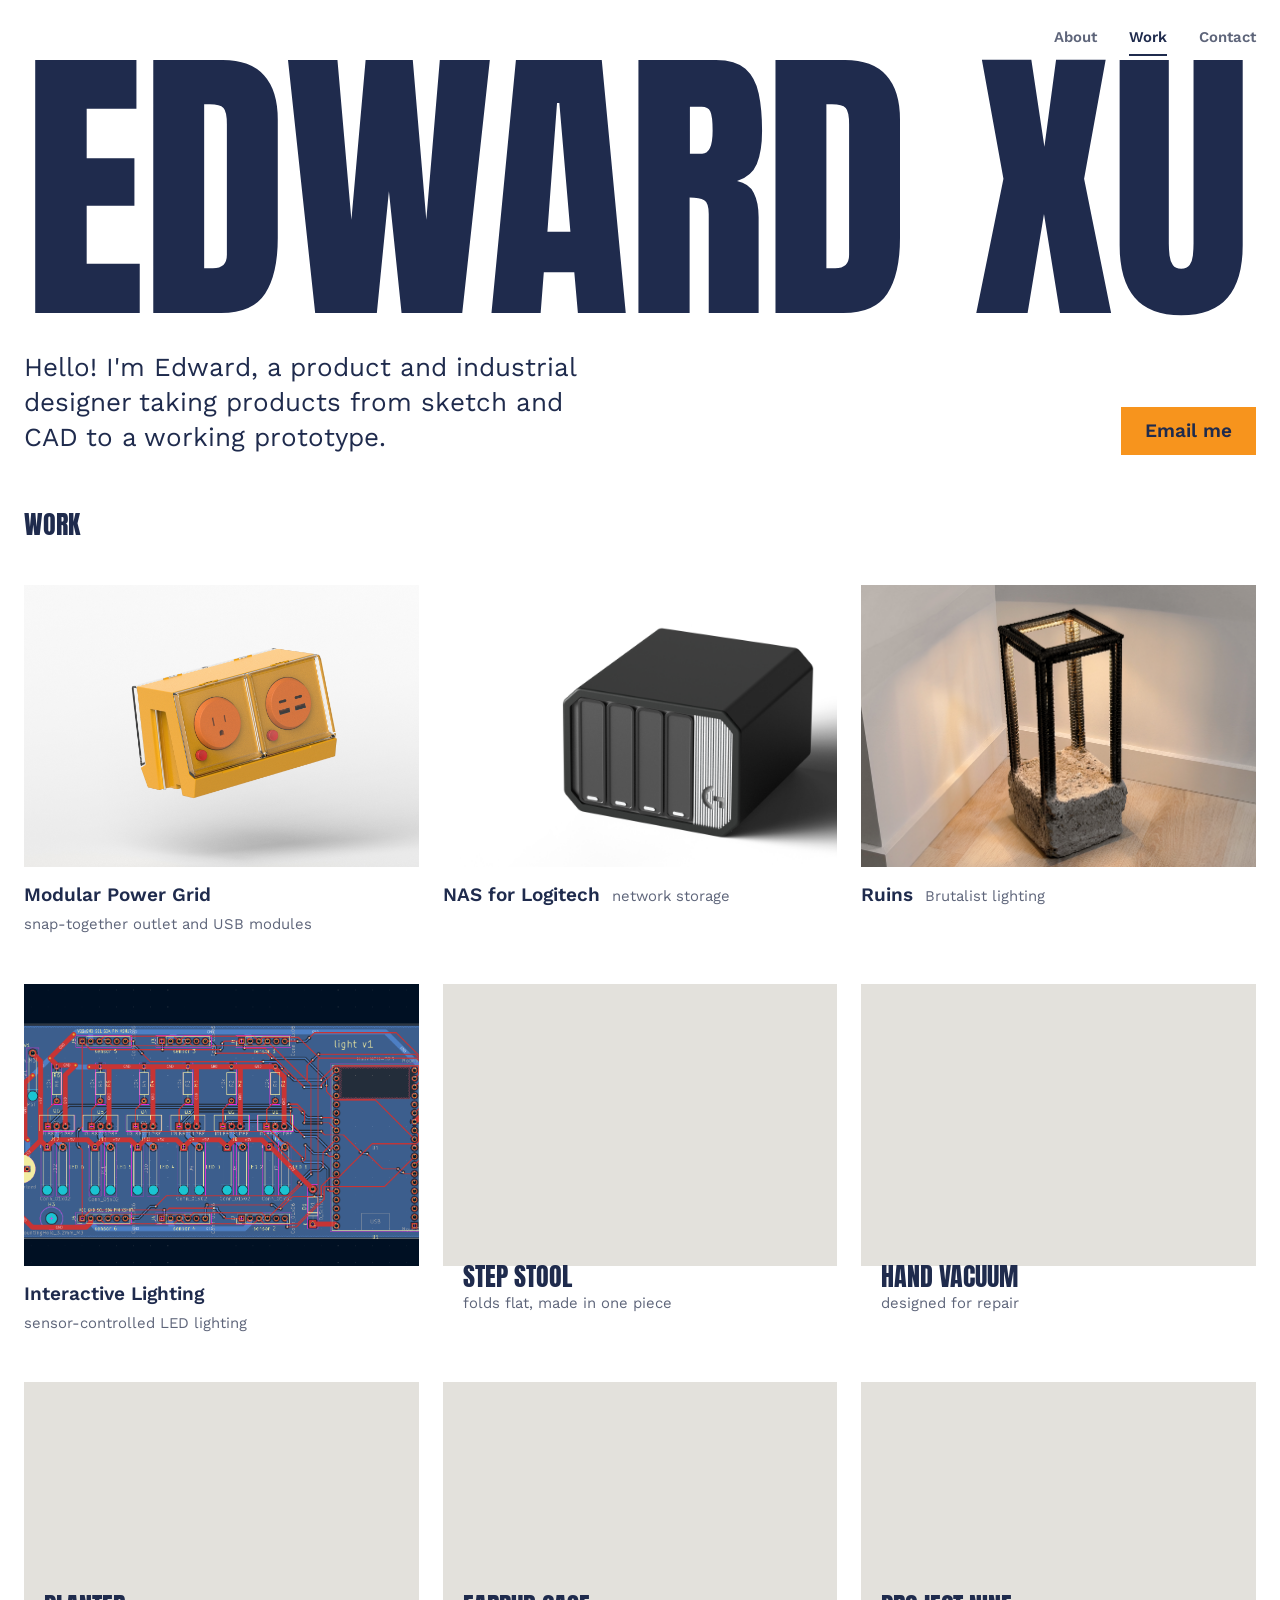
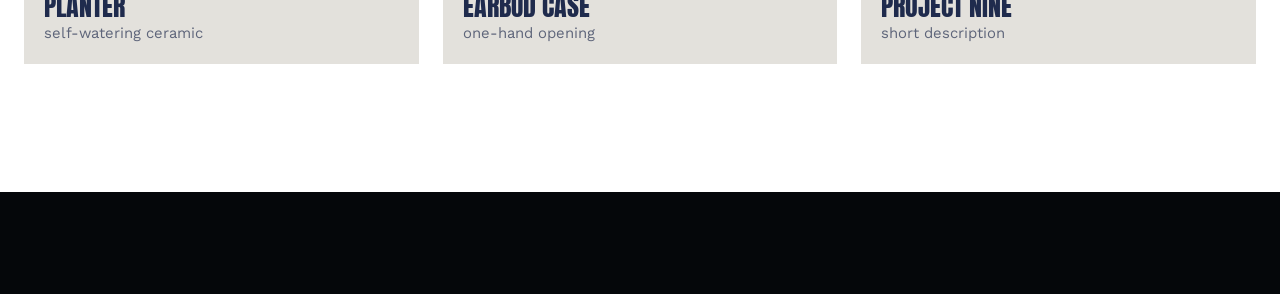
==== commit 324220d5: "a" ====
--- a/index.html
+++ b/index.html
@@ -130,8 +130,8 @@
         <a href="https://www.linkedin.com/in/ed-xu/" target="_blank" rel="noopener">LinkedIn</a>
         <a href="about.html">About</a>
         <a href="index.html#work">Work</a>
+        <a href="about.html#contact">Contact</a>
       </div>
-      <p class="footer-name" aria-hidden="true">Edward Xu</p>
     </footer>
   </body>
 </html>
--- a/style.css
+++ b/style.css
@@ -597,12 +597,12 @@
   transform: translateX(12px);
 }
 
-/* Footer: inverse ground, the name returns at full width */
+/* Footer: inverse ground, the contact links */
 
 .site-footer {
   display: flex;
   flex-direction: column;
-  padding: 48px var(--margin) 20px;
+  padding: 40px var(--margin);
   background: var(--field);
   color: var(--field-ink);
   overflow: hidden;
@@ -628,16 +628,6 @@
   text-decoration-thickness: 3px;
 }
 
-.footer-name {
-  margin-top: 48px;
-  font-family: var(--font-display);
-  font-size: var(--step-name);
-  line-height: 0.8;
-  letter-spacing: -0.01em;
-  text-transform: uppercase;
-  white-space: nowrap;
-  transform-origin: left bottom;
-}
 
 /* Sketch wall: every sketch on one screen, scattered like a sketchbook page.
    Positions are inline percentages of a 100:52 canvas; width capped so the
@@ -685,19 +675,13 @@
     animation: hero-settle 1300ms var(--ease-expo) 100ms forwards;
   }
 
-  /* The name settles a few percent as the first screen scrolls away, and grows back into the footer. */
+  /* The name settles a few percent as the first screen scrolls away. */
   @supports (animation-timeline: scroll()) {
     .site-header .wordmark {
       animation: name-settle linear both;
       animation-timeline: scroll(root);
       animation-range: 0 70vh;
     }
-
-    .footer-name {
-      animation: name-arrive linear both;
-      animation-timeline: view();
-      animation-range: entry 0% entry 100%;
-    }
   }
 }
 
@@ -719,11 +703,6 @@
   }
 }
 
-@keyframes name-arrive {
-  from {
-    scale: 0.94;
-  }
-}
 
 /* Smaller screens */
 
